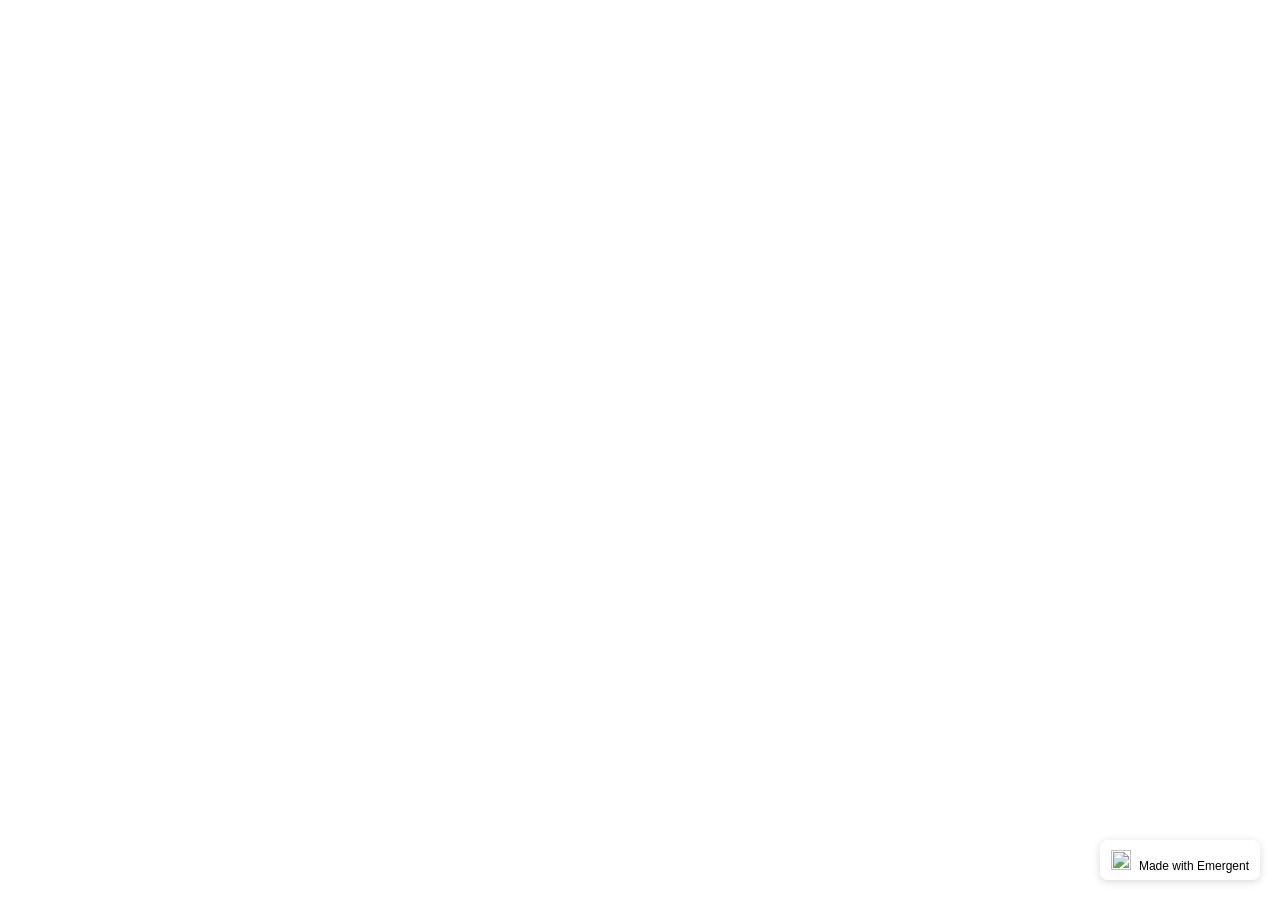
==== index.html @ fb4b856f "Initial commit: hostel expense tracker project" ====
<!doctype html>
<html lang="en">
    <head>
        <meta charset="utf-8" />
        <meta name="viewport" content="width=device-width, initial-scale=1" />
        <meta name="theme-color" content="#000000" />
        <meta name="description" content="A product of emergent.sh" />
        <!--
        manifest.json provides metadata used when your web app is installed on a
        user's mobile device or desktop. See https://developers.google.com/web/fundamentals/web-app-manifest/
        -->
        <!--
        Notice the use of %PUBLIC_URL% in the tags above.
        It will be replaced with the URL of the `public` folder during the build.
        Only files inside the `public` folder can be referenced from the HTML.

        Unlike "/favicon.ico" or "favicon.ico", "%PUBLIC_URL%/favicon.ico" will
        work correctly both with client-side routing and a non-root public URL.
        Learn how to configure a non-root public URL by running `npm run build`.
        -->
        <title>Emergent | Fullstack App</title>
        <script src="https://assets.emergent.sh/scripts/emergent-main.js"></script>
        <!--
        These two scripts have been added for the Visual Edits, please do not edit or remove them
        -->
        <script>
            // Only load visual edit scripts when inside an iframe
            if (window.self !== window.top) {
                // Load debug monitor script
                var debugMonitorScript = document.createElement('script');
                debugMonitorScript.src = 'https://assets.emergent.sh/scripts/debug-monitor.js';
                document.head.appendChild(debugMonitorScript);

                // Configure Tailwind
                window.tailwind = window.tailwind || {};
                tailwind.config = {
                    corePlugins: { preflight: false },
                };

                // Load Tailwind CDN
                var tailwindScript = document.createElement('script');
                tailwindScript.src = 'https://cdn.tailwindcss.com';
                document.head.appendChild(tailwindScript);
            }
        </script>
    </head>
    <body>
        <noscript>You need to enable JavaScript to run this app.</noscript>
        <div id="root"></div>
        <!--
      This HTML file is a template.
      If you open it directly in the browser, you will see an empty page.

      You can add webfonts, meta tags, or analytics to this file.
      The build step will place the bundled scripts into the <body> tag.

      To begin the development, run `npm start` or `yarn start`.
      To create a production bundle, use `npm run build` or `yarn build`.
    -->
        <a
            id="emergent-badge"
            target="_blank"
            href="https://app.emergent.sh/?utm_source=emergent-badge"
            style="
                display: flex !important;
                align-items: center !important;
                position: fixed !important;
                bottom: 20px;
                right: 20px;
                text-decoration: none;
                padding: 6px 10px;
                font-family: -apple-system, BlinkMacSystemFont,
                    &quot;Segoe UI&quot;, Roboto, Oxygen, Ubuntu, Cantarell,
                    &quot;Open Sans&quot;, &quot;Helvetica Neue&quot;,
                    sans-serif !important;
                font-size: 12px !important;
                z-index: 9999 !important;
                box-shadow: 0 2px 8px rgba(0, 0, 0, 0.15) !important;
                border-radius: 8px !important;
                background-color: #ffffff !important;
                border: 1px solid rgba(255, 255, 255, 0.25) !important;
            "
        >
            <div
                style="display: flex; flex-direction: row; align-items: center"
            >
                <img
                    style="width: 20px; height: 20px; margin-right: 8px"
                    src="https://avatars.githubusercontent.com/in/1201222?s=120&u=2686cf91179bbafbc7a71bfbc43004cf9ae1acea&v=4"
                />
                <p
                    style="
                        color: #000000;
                        font-family: -apple-system, BlinkMacSystemFont,
                            &quot;Segoe UI&quot;, Roboto, Oxygen, Ubuntu,
                            Cantarell, &quot;Open Sans&quot;,
                            &quot;Helvetica Neue&quot;, sans-serif !important;
                        font-size: 12px !important;
                        align-items: center;
                        margin-bottom: 0;
                    "
                >
                    Made with Emergent
                </p>
            </div>
        </a>
        <script>
            !(function (t, e) {
                var o, n, p, r;
                e.__SV ||
                    ((window.posthog = e),
                    (e._i = []),
                    (e.init = function (i, s, a) {
                        function g(t, e) {
                            var o = e.split(".");
                            2 == o.length && ((t = t[o[0]]), (e = o[1])),
                                (t[e] = function () {
                                    t.push(
                                        [e].concat(
                                            Array.prototype.slice.call(
                                                arguments,
                                                0,
                                            ),
                                        ),
                                    );
                                });
                        }
                        ((p = t.createElement("script")).type =
                            "text/javascript"),
                            (p.crossOrigin = "anonymous"),
                            (p.async = !0),
                            (p.src =
                                s.api_host.replace(
                                    ".i.posthog.com",
                                    "-assets.i.posthog.com",
                                ) + "/static/array.js"),
                            (r =
                                t.getElementsByTagName(
                                    "script",
                                )[0]).parentNode.insertBefore(p, r);
                        var u = e;
                        for (
                            void 0 !== a ? (u = e[a] = []) : (a = "posthog"),
                                u.people = u.people || [],
                                u.toString = function (t) {
                                    var e = "posthog";
                                    return (
                                        "posthog" !== a && (e += "." + a),
                                        t || (e += " (stub)"),
                                        e
                                    );
                                },
                                u.people.toString = function () {
                                    return u.toString(1) + ".people (stub)";
                                },
                                o =
                                    "init me ws ys ps bs capture je Di ks register register_once register_for_session unregister unregister_for_session Ps getFeatureFlag getFeatureFlagPayload isFeatureEnabled reloadFeatureFlags updateEarlyAccessFeatureEnrollment getEarlyAccessFeatures on onFeatureFlags onSurveysLoaded onSessionId getSurveys getActiveMatchingSurveys renderSurvey canRenderSurvey canRenderSurveyAsync identify setPersonProperties group resetGroups setPersonPropertiesForFlags resetPersonPropertiesForFlags setGroupPropertiesForFlags resetGroupPropertiesForFlags reset get_distinct_id getGroups get_session_id get_session_replay_url alias set_config startSessionRecording stopSessionRecording sessionRecordingStarted captureException loadToolbar get_property getSessionProperty Es $s createPersonProfile Is opt_in_capturing opt_out_capturing has_opted_in_capturing has_opted_out_capturing clear_opt_in_out_capturing Ss debug xs getPageViewId captureTraceFeedback captureTraceMetric".split(
                                        " ",
                                    ),
                                n = 0;
                            n < o.length;
                            n++
                        )
                            g(u, o[n]);
                        e._i.push([i, s, a]);
                    }),
                    (e.__SV = 1));
            })(document, window.posthog || []);
            posthog.init("phc_xAvL2Iq4tFmANRE7kzbKwaSqp1HJjN7x48s3vr0CMjs", {
                api_host: "https://us.i.posthog.com",
                person_profiles: "identified_only", // or 'always' to create profiles for anonymous users as well,
                session_recording: {
                    recordCrossOriginIframes: true,
                },
            });
        </script>
    </body>
</html>
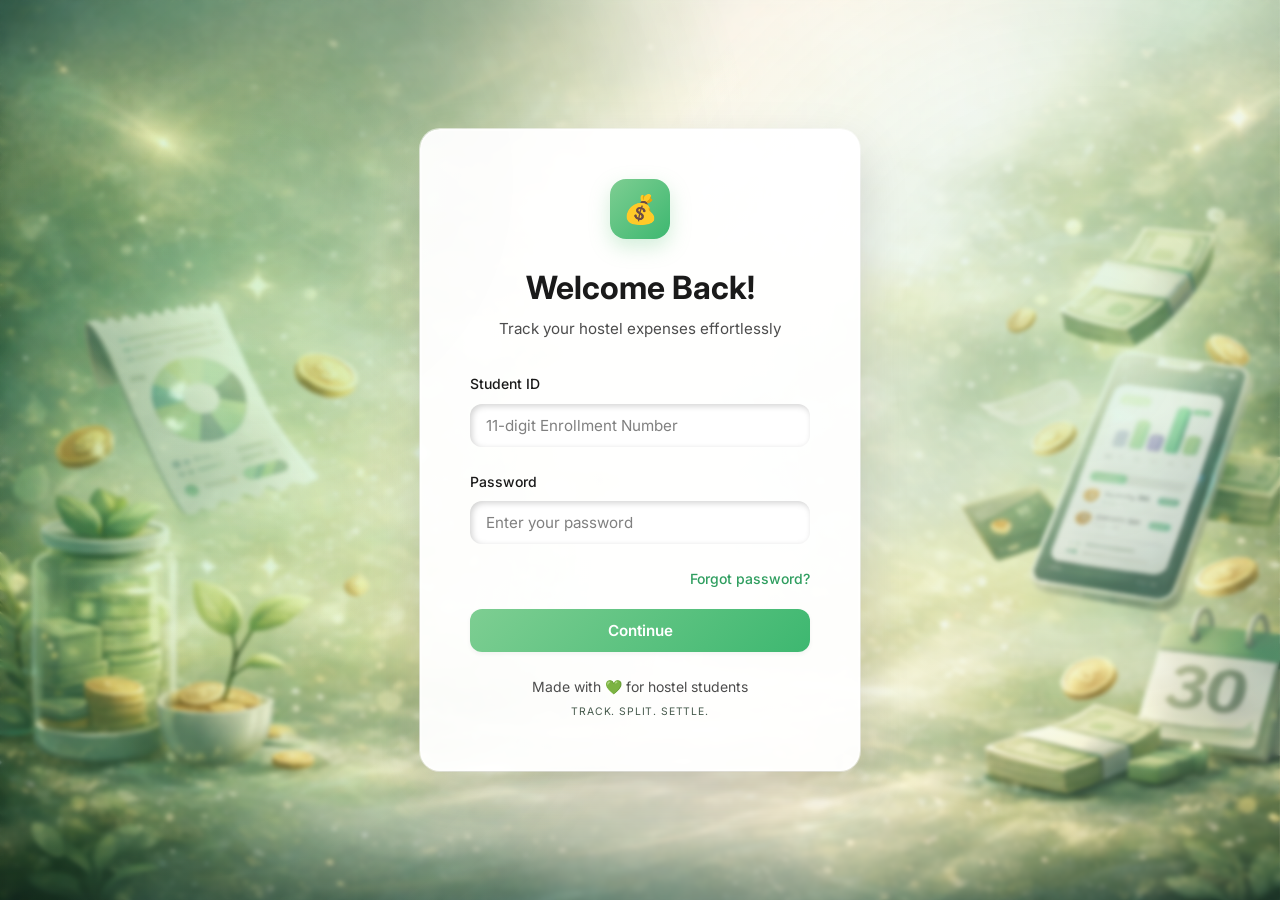
==== commit bc72d7a5: "Update" ====
--- a/index.html
+++ b/index.html
@@ -1,178 +1,63 @@
-<!doctype html>
+<!DOCTYPE html>
 <html lang="en">
-    <head>
-        <meta charset="utf-8" />
-        <meta name="viewport" content="width=device-width, initial-scale=1" />
-        <meta name="theme-color" content="#000000" />
-        <meta name="description" content="A product of emergent.sh" />
-        <!--
-        manifest.json provides metadata used when your web app is installed on a
-        user's mobile device or desktop. See https://developers.google.com/web/fundamentals/web-app-manifest/
-        -->
-        <!--
-        Notice the use of %PUBLIC_URL% in the tags above.
-        It will be replaced with the URL of the `public` folder during the build.
-        Only files inside the `public` folder can be referenced from the HTML.
+<head>
+  <meta charset="UTF-8">
+  <meta name="viewport" content="width=device-width, initial-scale=1.0">
+  <title>Login - Hostel Expense Manager</title>
+  <link rel="preconnect" href="https://fonts.googleapis.com">
+  <link rel="preconnect" href="https://fonts.gstatic.com" crossorigin>
+  <link href="https://fonts.googleapis.com/css2?family=Inter:wght@400;500;600;700&display=swap" rel="stylesheet">
+  <link rel="stylesheet" href="styles.css">
+</head>
+<body>
+  <div class="login-container">
+    <div class="login-card">
+      <div class="login-logo">💰</div>
+      
+      <div class="login-header">
+        <h1>Welcome Back!</h1>
+        <p>Track your hostel expenses effortlessly</p>
+      </div>
 
-        Unlike "/favicon.ico" or "favicon.ico", "%PUBLIC_URL%/favicon.ico" will
-        work correctly both with client-side routing and a non-root public URL.
-        Learn how to configure a non-root public URL by running `npm run build`.
-        -->
-        <title>Emergent | Fullstack App</title>
-        <script src="https://assets.emergent.sh/scripts/emergent-main.js"></script>
-        <!--
-        These two scripts have been added for the Visual Edits, please do not edit or remove them
-        -->
-        <script>
-            // Only load visual edit scripts when inside an iframe
-            if (window.self !== window.top) {
-                // Load debug monitor script
-                var debugMonitorScript = document.createElement('script');
-                debugMonitorScript.src = 'https://assets.emergent.sh/scripts/debug-monitor.js';
-                document.head.appendChild(debugMonitorScript);
+      <form id="loginForm">
+        <div class="form-group">
+          <label for="studentId" class="form-label">Student ID</label>
+          <input 
+            type="text" 
+            id="studentId" 
+            class="form-input" 
+            placeholder="11-digit Enrollment Number"
+            required
+          >
+        </div>
 
-                // Configure Tailwind
-                window.tailwind = window.tailwind || {};
-                tailwind.config = {
-                    corePlugins: { preflight: false },
-                };
+        <div class="form-group">
+          <label for="password" class="form-label">Password</label>
+          <input 
+            type="password" 
+            id="password" 
+            class="form-input" 
+            placeholder="Enter your password"
+            required
+          >
+        </div>
 
-                // Load Tailwind CDN
-                var tailwindScript = document.createElement('script');
-                tailwindScript.src = 'https://cdn.tailwindcss.com';
-                document.head.appendChild(tailwindScript);
-            }
-        </script>
-    </head>
-    <body>
-        <noscript>You need to enable JavaScript to run this app.</noscript>
-        <div id="root"></div>
-        <!--
-      This HTML file is a template.
-      If you open it directly in the browser, you will see an empty page.
+        <div class="forgot-password">
+          <a href="#">Forgot password?</a>
+        </div>
 
-      You can add webfonts, meta tags, or analytics to this file.
-      The build step will place the bundled scripts into the <body> tag.
+        <button type="submit" class="btn btn-primary" style="width: 100%; margin-top: 8px;">
+          Continue
+        </button>
+      </form>
+       <p class="text-center text-muted" style="margin-top: 24px; font-size: 0.875rem;">
+         Made with 💚 for hostel students
+       </p>
+       <p class="product-signature">Track. Split. Settle.</p>
+    </div>
+  </div>
 
-      To begin the development, run `npm start` or `yarn start`.
-      To create a production bundle, use `npm run build` or `yarn build`.
-    -->
-        <a
-            id="emergent-badge"
-            target="_blank"
-            href="https://app.emergent.sh/?utm_source=emergent-badge"
-            style="
-                display: flex !important;
-                align-items: center !important;
-                position: fixed !important;
-                bottom: 20px;
-                right: 20px;
-                text-decoration: none;
-                padding: 6px 10px;
-                font-family: -apple-system, BlinkMacSystemFont,
-                    &quot;Segoe UI&quot;, Roboto, Oxygen, Ubuntu, Cantarell,
-                    &quot;Open Sans&quot;, &quot;Helvetica Neue&quot;,
-                    sans-serif !important;
-                font-size: 12px !important;
-                z-index: 9999 !important;
-                box-shadow: 0 2px 8px rgba(0, 0, 0, 0.15) !important;
-                border-radius: 8px !important;
-                background-color: #ffffff !important;
-                border: 1px solid rgba(255, 255, 255, 0.25) !important;
-            "
-        >
-            <div
-                style="display: flex; flex-direction: row; align-items: center"
-            >
-                <img
-                    style="width: 20px; height: 20px; margin-right: 8px"
-                    src="https://avatars.githubusercontent.com/in/1201222?s=120&u=2686cf91179bbafbc7a71bfbc43004cf9ae1acea&v=4"
-                />
-                <p
-                    style="
-                        color: #000000;
-                        font-family: -apple-system, BlinkMacSystemFont,
-                            &quot;Segoe UI&quot;, Roboto, Oxygen, Ubuntu,
-                            Cantarell, &quot;Open Sans&quot;,
-                            &quot;Helvetica Neue&quot;, sans-serif !important;
-                        font-size: 12px !important;
-                        align-items: center;
-                        margin-bottom: 0;
-                    "
-                >
-                    Made with Emergent
-                </p>
-            </div>
-        </a>
-        <script>
-            !(function (t, e) {
-                var o, n, p, r;
-                e.__SV ||
-                    ((window.posthog = e),
-                    (e._i = []),
-                    (e.init = function (i, s, a) {
-                        function g(t, e) {
-                            var o = e.split(".");
-                            2 == o.length && ((t = t[o[0]]), (e = o[1])),
-                                (t[e] = function () {
-                                    t.push(
-                                        [e].concat(
-                                            Array.prototype.slice.call(
-                                                arguments,
-                                                0,
-                                            ),
-                                        ),
-                                    );
-                                });
-                        }
-                        ((p = t.createElement("script")).type =
-                            "text/javascript"),
-                            (p.crossOrigin = "anonymous"),
-                            (p.async = !0),
-                            (p.src =
-                                s.api_host.replace(
-                                    ".i.posthog.com",
-                                    "-assets.i.posthog.com",
-                                ) + "/static/array.js"),
-                            (r =
-                                t.getElementsByTagName(
-                                    "script",
-                                )[0]).parentNode.insertBefore(p, r);
-                        var u = e;
-                        for (
-                            void 0 !== a ? (u = e[a] = []) : (a = "posthog"),
-                                u.people = u.people || [],
-                                u.toString = function (t) {
-                                    var e = "posthog";
-                                    return (
-                                        "posthog" !== a && (e += "." + a),
-                                        t || (e += " (stub)"),
-                                        e
-                                    );
-                                },
-                                u.people.toString = function () {
-                                    return u.toString(1) + ".people (stub)";
-                                },
-                                o =
-                                    "init me ws ys ps bs capture je Di ks register register_once register_for_session unregister unregister_for_session Ps getFeatureFlag getFeatureFlagPayload isFeatureEnabled reloadFeatureFlags updateEarlyAccessFeatureEnrollment getEarlyAccessFeatures on onFeatureFlags onSurveysLoaded onSessionId getSurveys getActiveMatchingSurveys renderSurvey canRenderSurvey canRenderSurveyAsync identify setPersonProperties group resetGroups setPersonPropertiesForFlags resetPersonPropertiesForFlags setGroupPropertiesForFlags resetGroupPropertiesForFlags reset get_distinct_id getGroups get_session_id get_session_replay_url alias set_config startSessionRecording stopSessionRecording sessionRecordingStarted captureException loadToolbar get_property getSessionProperty Es $s createPersonProfile Is opt_in_capturing opt_out_capturing has_opted_in_capturing has_opted_out_capturing clear_opt_in_out_capturing Ss debug xs getPageViewId captureTraceFeedback captureTraceMetric".split(
-                                        " ",
-                                    ),
-                                n = 0;
-                            n < o.length;
-                            n++
-                        )
-                            g(u, o[n]);
-                        e._i.push([i, s, a]);
-                    }),
-                    (e.__SV = 1));
-            })(document, window.posthog || []);
-            posthog.init("phc_xAvL2Iq4tFmANRE7kzbKwaSqp1HJjN7x48s3vr0CMjs", {
-                api_host: "https://us.i.posthog.com",
-                person_profiles: "identified_only", // or 'always' to create profiles for anonymous users as well,
-                session_recording: {
-                    recordCrossOriginIframes: true,
-                },
-            });
-        </script>
-    </body>
+  <script src="data.js"></script>
+  <script src="index.js"></script>
+</body>
 </html>
--- a/styles.css
+++ b/styles.css
@@ -0,0 +1,1285 @@
+/* ================================
+   DESIGN SYSTEM - HOSTEL EXPENSE MANAGER
+   Fresh Green Theme with Soft Rounded Design
+   ================================ */
+
+:root {
+  /* Color System - HSL Format */
+
+  /* ===== Core Pastel Gradient Colors ===== */
+  --mint-soft: 135 45% 85%;     /* soft green */
+  --peach-soft: 30 70% 88%;     /* warm peach */
+  --aqua-soft: 190 55% 85%;     /* light blue center */
+  --pink-soft: 350 55% 88%;     /* subtle pink edge */
+
+  /* ===== Primary / Accent ===== */
+  --primary: 135 45% 65%;           /* muted mint */
+  --primary-hover: 135 45% 55%;    
+  --primary-light: 135 45% 85%;     
+  --primary-glow: 145 50% 48%;     
+  
+  --accent: 150 55% 70%;            /* Mint accent */
+  --accent-light: 150 50% 96%;      /* Soft mint tint */
+  
+  /* ===== Backgrounds ===== */
+  --background: 135 45% 90%;        /* overall soft green */
+  --surface: 0 0% 100%;             /* Pure white for cards */
+  --border: 210 10% 70%;            /* Subtle borders */
+  
+  /* ===== Text / Lines ===== */
+  --foreground: 0 0% 10%;           /* near-black text */
+  --foreground-muted: 0 0% 30%;     /*  muted-text */
+  --foreground-light: 0 0% 50%;     /*  light text */
+  
+  /* ===== Status ===== */
+  --success: 145 55% 38%;           /* Green for positive */
+  --warning: 45 95% 55%;            /* Amber for warnings */
+  --danger: 0 72% 55%;              /* Red for negative */
+  
+  /* ===== Shadows ===== */
+  --shadow-sm: 0 2px 4px hsl(210 10% 25% / 0.06);
+  --shadow-md: 0 4px 12px hsl(210 10% 25% / 0.08);
+  --shadow-lg: 0 8px 24px hsl(210 10% 25% / 0.12);
+  --shadow-glow: 0 0 24px hsl(var(--primary-glow) / 0.15);
+  
+  /* ===== Radius ===== */
+  --radius-sm: 8px;
+  --radius-md: 12px;
+  --radius-lg: 16px;
+  --radius-xl: 20px;
+  --radius-full: 9999px;
+  
+  
+  /* ===== Motion ===== */
+  --transition: 0.2s cubic-bezier(0.4, 0, 0.2, 1);
+  --transition-slow: 0.3s cubic-bezier(0.4, 0, 0.2, 1);
+  
+  /* ===== Spacing ===== */
+  --spacing-xs: 4px;
+  --spacing-sm: 8px;
+  --spacing-md: 16px;
+  --spacing-lg: 24px;
+  --spacing-xl: 32px;
+  --spacing-2xl: 48px;
+}
+
+/* ================================
+   GLOBAL RESET & BASE
+   ================================ */
+
+* {
+  margin: 0;
+  padding: 0;
+  box-sizing: border-box;
+}
+
+html {
+  font-size: 16px;
+  -webkit-font-smoothing: antialiased;
+  -moz-osx-font-smoothing: grayscale;
+}
+
+body {
+  font-family: 'Inter', -apple-system, BlinkMacSystemFont, 'Segoe UI', system-ui, sans-serif;
+  background-image: url("./BG_img.png");
+  line-height: 1.6;
+  min-height: 100vh;
+  overflow-x: hidden;
+}
+
+/* ================================
+   TYPOGRAPHY
+   ================================ */
+
+h1, h2, h3, h4, h5, h6 {
+  font-weight: 600;
+  line-height: 1.3;
+  color: hsl(var(--foreground));
+}
+
+h1 {
+  font-size: 2rem;
+  font-weight: 700;
+}
+
+h2 {
+  font-size: 1.5rem;
+}
+
+h3 {
+  font-size: 1.25rem;
+}
+
+h4 {
+  font-size: 1.125rem;
+}
+
+p {
+  line-height: 1.6;
+  color: hsl(var(--foreground-muted));
+}
+
+.text-muted {
+  color: hsl(var(--foreground-muted));
+  font-size: 0.875rem;
+}
+
+.text-light {
+  color: hsl(var(--foreground-light));
+  font-size: 0.875rem;
+}
+
+/* ================================
+   LAYOUT - LOGIN PAGE
+   ================================ */
+
+.login-container {
+  min-height: 100vh;
+  display: flex;
+  align-items: center;
+  justify-content: center;
+  background-image: url("BG_img.png");
+  background-size: cover;
+  backdrop-filter: blur(7px);
+  background-position: center;
+  background-repeat: no-repeat;
+  padding: var(--spacing-lg);
+  animation: bgMove 14s ease infinite;
+  position: relative;
+  overflow: hidden;
+}
+
+.login-header h1 {
+  animation: textRise 0.8s ease forwards;
+}
+
+.login-header p {
+  animation: textFade 1s ease forwards;
+}
+
+@keyframes textRise {
+  from {
+    opacity: 0;
+    transform: translateY(20px);
+  }
+  to {
+    opacity: 1;
+    transform: translateY(0);
+  }
+}
+
+@keyframes textFade {
+  from { opacity: 0; }
+  to { opacity: 1; }
+}
+
+.login-container::after {
+  content: "";
+  position: absolute;
+  inset: 0;
+  background: radial-gradient(
+    circle at 20% 20%,
+    rgba(34,197,94,0.15),
+    transparent 40%
+  );
+  animation: bgMove 8s ease-in-out infinite alternate;
+  pointer-events: none;
+}
+
+.login-container::before {
+  content: '';
+  position: absolute;
+  inset: 0;
+  background:
+    radial-gradient(circle at 15% 60%, rgba(34,197,94,0.12), transparent 40%),
+    radial-gradient(circle at 85% 40%, rgba(16,185,129,0.12), transparent 40%);
+  z-index: 0;
+  backdrop-filter: blur(2px);
+
+}
+
+.login-card {
+  position: relative;
+  z-index: 1;
+  background: rgba(255, 255, 255, 0.95);
+
+  border-radius: var(--radius-xl);
+  padding: var(--spacing-2xl);
+  width: 100%;
+  max-width: 440px;
+  box-shadow:  0 20px 50px rgba(0,0,0,0.15),
+    0 0 0 1px rgba(255,255,255,0.6);
+  border: 2px solid rgba(255, 255, 255, 0.3);
+  animation: slideUpFade 0.6s ease-out;
+
+}
+
+@keyframes slideUpFade {
+  from {
+    opacity: 0;
+    transform: translateY(40px) scale(0.96);
+  }
+  to {
+    opacity: 1;
+    transform: translateY(0) scale(1);
+  }
+}
+
+.login-card:hover {
+  transform: translateY(-10px) scale(1.02);
+  box-shadow: 0 15px 40px rgba(0,0,0,0.25);
+  transition: transform 0.3s ease, box-shadow 0.3s ease;
+}
+
+.login-logo {
+  width: 60px;
+  height: 60px;
+  margin-bottom: 20px;
+  animation: float 1s ease-in-out infinite;
+  background: linear-gradient(135deg, hsl(var(--primary)), hsl(var(--primary-glow)));
+  border-radius: 16px;
+  display: flex;
+  align-items: center;
+  justify-content: center;
+  font-size: 1.75rem;
+  margin: 0 auto 28px;
+  box-shadow: 0 8px 20px hsl(var(--primary) / 0.35);
+}
+
+.login-header {
+  text-align: center;
+  margin-bottom: 32px;
+}
+
+.login-header h1 {
+  margin-bottom: var(--spacing-sm);
+  color: hsl(var(--foreground));
+}
+
+.login-header p {
+  color: hsl(var(--foreground-muted));
+  font-size: 0.95rem;
+}
+
+.login-button {
+  width: 100%;
+  background: linear-gradient(
+    135deg,
+    hsl(var(--primary)),
+    hsl(var(--primary-glow))
+  );
+  border: none;
+  border-radius: var(--radius-md);
+  box-shadow:
+    0 10px 25px hsl(var(--primary) / 0.35);
+  padding: 14px 24px;
+  color: white;
+  font-size: 1rem;
+  font-weight: 600;
+  cursor: pointer;
+  transition: 
+    transform 0.25s ease,
+    box-shadow 0.25s ease,
+    filter 0.25s ease;
+}
+
+.login-button:hover {
+  box-shadow:  0 15px 35px hsl(var(--primary) / 0.45);
+  filter: brightness(1.05);
+  transform: translateY(-2px);
+}
+
+.login-button:active {
+  transform: translateY(0);
+  box-shadow:
+    0 8px 20px hsl(var(--primary) / 0.3);
+}
+
+
+/* FORGOT PASSWORD */
+.forgot-password {
+  display: flex;
+  justify-content: flex-end;
+  text-align: right;
+  margin-top: 2px;
+  margin-bottom: 10px;
+}
+
+.forgot-password a {
+  font-size: 0.85rem;
+  color: #2f9e5f;
+  text-decoration: none;
+  font-weight: 500;
+  font-size: 14px;
+}
+
+.forgot-password a:hover {
+  text-decoration: underline;
+  color: #278a52; 
+}
+
+
+/* ================================
+   LAYOUT - MAIN APP
+   ================================ */
+
+.app-container {
+  display: flex;
+  min-height: 100vh;
+  background: hsl(var(--background));
+}
+
+.sidebar {
+  width: 260px;
+  background: rgba(255, 255, 255, 0.85);
+  backdrop-filter: blur(8px);
+  border-right: 1px solid rgba(0,0,0,0.05);
+  padding: var(--spacing-lg);
+  display: flex;
+  flex-direction: column;
+  position: fixed;
+  min-height: 100vh;
+  left: 0;
+  top: 0;
+}
+
+.sidebar-logo {
+  display: flex;
+  align-items: center;
+  gap: var(--spacing-md);
+  margin-bottom: var(--spacing-2xl);
+  padding-bottom: var(--spacing-lg);
+  border-bottom: 1px solid hsl(var(--border));
+}
+
+.logo-icon {
+  width: 40px;
+  height: 40px;
+  background: linear-gradient(135deg, hsl(var(--primary)), hsl(var(--primary-glow)));
+  border-radius: var(--radius-md);
+  display: flex;
+  align-items: center;
+  justify-content: center;
+  font-size: 1.25rem;
+  flex-shrink: 0;
+}
+
+.logo-text h3 {
+  font-size: 1.125rem;
+  color: hsl(var(--foreground));
+  margin-bottom: 2px;
+}
+
+.logo-text p {
+  font-size: 0.75rem;
+  color: hsl(var(--foreground-muted));
+}
+
+.nav-menu {
+  list-style: none;
+  flex: 1;
+}
+
+.nav-item {
+  margin-bottom: var(--spacing-sm);
+}
+
+.nav-link {
+  display: flex;
+  align-items: center;
+  gap: var(--spacing-md);
+  padding: var(--spacing-md);
+  border-radius: var(--radius-md);
+  text-decoration: none;
+  color: hsl(var(--foreground-muted));
+  font-weight: 500;
+  transition: all var(--transition);
+  cursor: pointer;
+}
+
+.nav-link:hover {
+  background: hsl(var(--accent-light));
+  color: hsl(var(--primary));
+}
+
+.nav-link.active {
+  background: linear-gradient(135deg, hsl(var(--primary)), hsl(var(--primary-glow)));
+  color: white;
+  box-shadow: var(--shadow-glow);
+}
+
+.nav-icon {
+  font-size: 1.25rem;
+  width: 24px;
+  text-align: center;
+}
+
+.main-content {
+  flex: 1;
+  margin-left: 260px;
+  padding: var(--spacing-xl);
+  min-height: 100vh;
+  overflow-y: auto;
+}
+
+.page-header {
+  margin-bottom: var(--spacing-xl);
+}
+
+.page-header h1 {
+  margin-bottom: var(--spacing-sm);
+}
+
+.page-header p {
+  font-size: 1rem;
+}
+
+
+/* ================================
+   CARDS & CONTAINERS
+   ================================ */
+
+.card {
+  background: rgba(255, 255, 255, 0.92);
+  border-radius: 16px;
+  box-shadow: 0 10px 30px rgba(0,0,0,0.06);
+  padding: var(--spacing-lg);
+
+  border: 1px solid hsl(var(--border));
+  transition: all var(--transition);
+  margin-bottom: 24px;
+}
+
+.card:hover {
+  box-shadow: var(--shadow-md);
+}
+
+.card-header {
+  margin-bottom: var(--spacing-lg);
+  padding-bottom: var(--spacing-md);
+  border-bottom: 1px solid hsl(var(--border));
+}
+
+.card-header h3 {
+  font-size: 1.125rem;
+  color: hsl(var(--foreground));
+}
+
+.card-body {
+  padding: 0;
+}
+
+.card-grid {
+  display: grid;
+  grid-template-columns: repeat(auto-fit, minmax(280px, 1fr));
+  gap: var(--spacing-lg);
+  margin-bottom: var(--spacing-xl);
+}
+
+/* ================================
+   STAT CARDS
+   ================================ */
+
+.stat-card {
+  display: flex;
+  flex-direction: column;
+  gap: var(--spacing-md);
+}
+
+.stat-card .stat-icon {
+  width: 48px;
+  height: 48px;
+  border-radius: var(--radius-md);
+  display: flex;
+  align-items: center;
+  justify-content: center;
+  font-size: 1.5rem;
+  margin-bottom: var(--spacing-sm);
+}
+
+.stat-card.primary .stat-icon {
+  background: linear-gradient(135deg, hsl(var(--primary) / 0.1), hsl(var(--primary-glow) / 0.1));
+  color: hsl(var(--primary));
+}
+
+.stat-card.success .stat-icon {
+  background: hsl(var(--success) / 0.1);
+  color: hsl(var(--success));
+}
+
+.stat-card.warning .stat-icon {
+  background: hsl(var(--warning) / 0.1);
+  color: hsl(var(--warning));
+}
+
+.stat-card.danger .stat-icon {
+  background: hsl(var(--danger) / 0.1);
+  color: hsl(var(--danger));
+}
+
+.stat-label {
+  font-size: 0.875rem;
+  color: hsl(var(--foreground-muted));
+  font-weight: 500;
+}
+
+.stat-value {
+  font-size: 1.875rem;
+  font-weight: 700;
+  color: hsl(var(--foreground));
+}
+
+.stat-change {
+  font-size: 0.875rem;
+  font-weight: 500;
+  display: inline-flex;
+  align-items: center;
+  gap: 4px;
+}
+
+.stat-change.positive {
+  color: hsl(var(--success));
+}
+
+.stat-change.negative {
+  color: hsl(var(--danger));
+}
+
+/* ================================
+   FORMS & INPUTS
+   ================================ */
+
+.form-group {
+  margin-bottom: var(--spacing-lg);
+}
+
+.form-label {
+  display: block;
+  margin-bottom: var(--spacing-sm);
+  font-weight: 500;
+  color: hsl(var(--foreground));
+  font-size: 0.875rem;
+}
+
+.form-input,
+.form-select,
+.form-textarea {
+  width: 100%;
+  padding: 12px 16px;
+  border: 1.5px solid hsl(var(--border));
+  border-radius: var(--radius-md);
+  font-size: 0.95rem;
+  font-family: inherit;
+  background: hsl(var(--surface));
+  color: hsl(var(--foreground));
+  transition: all var(--transition);
+}
+
+.form-input:focus,
+.form-select:focus,
+.form-textarea:focus {
+  outline: none;
+  border-color: hsl(var(--primary));
+  box-shadow: 0 0 0 3px hsl(var(--primary) / 0.1);
+}
+
+.form-textarea {
+  resize: vertical;
+  min-height: 100px;
+}
+
+::placeholder {
+  color: hsl(var(--foreground-light));
+}
+
+.product-signature {
+  animation-delay: 0.8s;
+  margin-top: 6px;
+  font-size: 0.65rem;
+  letter-spacing: 0.08em;
+  text-transform: uppercase;
+  color: #082211;
+  opacity: 0.75;
+  text-align: center;
+}
+
+/* ================================
+   BUTTONS
+   ================================ */
+
+.btn {
+  display: inline-flex;
+  align-items: center;
+  justify-content: center;
+  gap: var(--spacing-sm);
+  padding: 12px 24px;
+  border: none;
+  border-radius: var(--radius-md);
+  font-size: 0.95rem;
+  font-weight: 600;
+  font-family: inherit;
+  cursor: pointer;
+  transition: all var(--transition);
+  text-decoration: none;
+  white-space: nowrap;
+}
+
+.btn-primary {
+  background: linear-gradient(135deg, hsl(var(--primary)), hsl(var(--primary-glow)));
+  color: white;
+  box-shadow: var(--shadow-sm);
+  overflow: hidden;
+  transition: transform 0.25s ease;
+  position: relative;
+}
+
+.btn-primary::after {
+  content: "";
+  position: absolute;
+  inset: 0;
+  background: linear-gradient(
+    120deg,
+    transparent,
+    rgba(255,255,255,0.5),
+    transparent
+  );
+  transform: translateX(-100%);
+}
+
+.btn-primary:hover::after {
+  transform: translateX(100%);
+  transition: transform 0.6s ease;
+}
+
+.btn-primary:hover {
+  transform: translateY(-3px);
+  box-shadow: var(--shadow-glow), var(--shadow-md);
+}
+
+.btn-primary:active {
+  transform: translateY(0);
+}
+
+.btn-secondary {
+  background: hsl(var(--surface));
+  color: hsl(var(--foreground));
+  border: 1.5px solid hsl(var(--border));
+}
+
+.btn-secondary:hover {
+  border-color: hsl(var(--primary));
+  color: hsl(var(--primary));
+  background: hsl(var(--accent-light));
+}
+
+.btn-ghost {
+  background: transparent;
+  color: hsl(var(--foreground-muted));
+  padding: 8px 16px;
+}
+
+.btn-ghost:hover {
+  background: hsl(var(--accent-light));
+  color: hsl(var(--primary));
+}
+
+.btn-danger {
+  background: hsl(var(--danger));
+  color: white;
+}
+
+.btn-danger:hover {
+  background: hsl(0 72% 48%);
+}
+
+.btn-sm {
+  padding: 8px 16px;
+  font-size: 0.875rem;
+}
+
+.btn-icon {
+  width: 40px;
+  height: 40px;
+  padding: 0;
+  border-radius: var(--radius-md);
+}
+
+/* ================================
+   PROGRESS BAR
+   ================================ */
+
+.progress-bar {
+  width: 100%;
+  height: 12px;
+  background: hsl(var(--sage-light));
+  border-radius: var(--radius-full);
+  overflow: hidden;
+  margin: var(--spacing-md) 0;
+}
+
+.progress-fill {
+  height: 100%;
+  background: linear-gradient(90deg, hsl(var(--primary)), hsl(var(--primary-glow)));
+  border-radius: var(--radius-full);
+  transition: width var(--transition-slow);
+}
+
+.progress-fill.warning {
+  background: linear-gradient(90deg, hsl(var(--warning)), hsl(45 95% 65%));
+}
+
+.progress-fill.danger {
+  background: linear-gradient(90deg, hsl(var(--danger)), hsl(0 72% 65%));
+}
+
+/* ================================
+   CATEGORY BARS
+   ================================ */
+
+.category-bars {
+  display: flex;
+  flex-direction: column;
+  gap: var(--spacing-lg);
+}
+
+.category-bar-item {
+  display: flex;
+  flex-direction: column;
+  gap: var(--spacing-sm);
+}
+
+.category-bar-header {
+  display: flex;
+  justify-content: space-between;
+  align-items: center;
+}
+
+.category-bar-label {
+  display: flex;
+  align-items: center;
+  gap: var(--spacing-sm);
+  font-weight: 500;
+  color: hsl(var(--foreground));
+}
+
+.category-bar-icon {
+  font-size: 1.25rem;
+}
+
+.category-bar-amount {
+  font-weight: 600;
+  color: hsl(var(--foreground));
+}
+
+.category-bar {
+  height: 8px;
+  background: hsl(var(--sage-light));
+  border-radius: var(--radius-full);
+  overflow: hidden;
+}
+
+.category-bar-fill {
+  height: 100%;
+  background: linear-gradient(90deg, hsl(var(--primary)), hsl(var(--primary-glow)));
+  border-radius: var(--radius-full);
+  transition: width var(--transition-slow);
+}
+
+/* ================================
+   FILTERS & PILLS
+   ================================ */
+
+.filters {
+  display: flex;
+  flex-wrap: wrap;
+  gap: var(--spacing-sm);
+  margin-bottom: var(--spacing-xl);
+}
+
+.filter-pill {
+  padding: 8px 16px;
+  border-radius: var(--radius-full);
+  background: hsl(var(--surface));
+  border: 1.5px solid hsl(var(--border));
+  color: hsl(var(--foreground-muted));
+  font-size: 0.875rem;
+  font-weight: 500;
+  cursor: pointer;
+  transition: all var(--transition);
+  white-space: nowrap;
+}
+
+.filter-pill:hover {
+  border-color: hsl(var(--primary));
+  color: hsl(var(--primary));
+  background: hsl(var(--accent-light));
+}
+
+.filter-pill.active {
+  background: linear-gradient(135deg, hsl(var(--primary)), hsl(var(--primary-glow)));
+  color: white;
+  border-color: transparent;
+}
+
+/* ================================
+   EXPENSE CARDS
+   ================================ */
+
+.expense-list {
+  display: flex;
+  flex-direction: column;
+  gap: var(--spacing-md);
+}
+
+.expense-card {
+  display: flex;
+  align-items: center;
+  justify-content: space-between;
+  padding: var(--spacing-lg);
+  background: hsl(var(--surface));
+  border: 1px solid hsl(var(--border));
+  border-radius: var(--radius-lg);
+  transition: all var(--transition);
+  cursor: pointer;
+}
+
+.expense-card:hover {
+  border-color: hsl(var(--primary));
+  box-shadow: var(--shadow-md);
+}
+
+.expense-card-left {
+  display: flex;
+  align-items: center;
+  gap: var(--spacing-md);
+  flex: 1;
+}
+
+.expense-icon {
+  width: 48px;
+  height: 48px;
+  border-radius: var(--radius-md);
+  display: flex;
+  align-items: center;
+  justify-content: center;
+  font-size: 1.5rem;
+  background: hsl(var(--accent-light));
+  color: hsl(var(--primary));
+  flex-shrink: 0;
+}
+
+.expense-details {
+  flex: 1;
+  min-width: 0;
+}
+
+.expense-title {
+  font-weight: 600;
+  color: hsl(var(--foreground));
+  margin-bottom: 4px;
+}
+
+.expense-meta {
+  display: flex;
+  align-items: center;
+  gap: var(--spacing-md);
+  flex-wrap: wrap;
+}
+
+.expense-date,
+.expense-payer {
+  font-size: 0.875rem;
+  color: hsl(var(--foreground-muted));
+  display: flex;
+  align-items: center;
+  gap: 4px;
+}
+
+.expense-tags {
+  display: flex;
+  gap: var(--spacing-sm);
+  margin-top: 4px;
+}
+
+.tag {
+  padding: 4px 10px;
+  border-radius: var(--radius-full);
+  font-size: 0.75rem;
+  font-weight: 500;
+}
+
+.tag-category {
+  background: hsl(var(--primary) / 0.1);
+  color: hsl(var(--primary));
+}
+
+.tag-shared {
+  background: hsl(var(--warning) / 0.1);
+  color: hsl(var(--warning));
+}
+
+.tag-personal {
+  background: hsl(210 10% 85%);
+  color: hsl(var(--foreground-muted));
+}
+
+.expense-amount {
+  text-align: right;
+  flex-shrink: 0;
+}
+
+.expense-total {
+  font-size: 1.125rem;
+  font-weight: 700;
+  color: hsl(var(--foreground));
+  margin-bottom: 4px;
+}
+
+.expense-share {
+  font-size: 0.875rem;
+  color: hsl(var(--foreground-muted));
+}
+
+/* ================================
+   ROOMMATE CARDS
+   ================================ */
+
+.roommate-list {
+  display: grid;
+  grid-template-columns: repeat(auto-fill, minmax(250px, 1fr));
+  gap: var(--spacing-lg);
+}
+
+.roommate-card {
+  display: flex;
+  align-items: center;
+  gap: var(--spacing-md);
+  padding: var(--spacing-lg);
+  background: hsl(var(--surface));
+  border: 1px solid hsl(var(--border));
+  border-radius: var(--radius-lg);
+  transition: all var(--transition);
+}
+
+.roommate-card:hover {
+  border-color: hsl(var(--primary));
+  box-shadow: var(--shadow-md);
+}
+
+.roommate-avatar {
+  width: 56px;
+  height: 56px;
+  border-radius: var(--radius-full);
+  display: flex;
+  align-items: center;
+  justify-content: center;
+  font-size: 1.5rem;
+  font-weight: 700;
+  color: white;
+  flex-shrink: 0;
+}
+
+.roommate-info {
+  flex: 1;
+  min-width: 0;
+}
+
+.roommate-name {
+  font-weight: 600;
+  color: hsl(var(--foreground));
+  margin-bottom: 4px;
+  display: flex;
+  align-items: center;
+  gap: var(--spacing-sm);
+}
+
+.badge-you {
+  padding: 2px 8px;
+  border-radius: var(--radius-full);
+  background: linear-gradient(135deg, hsl(var(--primary)), hsl(var(--primary-glow)));
+  color: white;
+  font-size: 0.7rem;
+  font-weight: 600;
+}
+
+.roommate-actions {
+  display: flex;
+  gap: var(--spacing-sm);
+}
+
+/* ================================
+   SETTLEMENT CARDS
+   ================================ */
+
+.settlement-list {
+  display: flex;
+  flex-direction: column;
+  gap: var(--spacing-md);
+}
+
+.settlement-card {
+  display: flex;
+  align-items: center;
+  justify-content: space-between;
+  padding: var(--spacing-lg);
+  background: hsl(var(--surface));
+  border: 1px solid hsl(var(--border));
+  border-radius: var(--radius-lg);
+  transition: all var(--transition);
+}
+
+.settlement-card:hover {
+  box-shadow: var(--shadow-md);
+}
+
+.settlement-card.owe {
+  border-left: 4px solid hsl(var(--danger));
+}
+
+.settlement-card.owed {
+  border-left: 4px solid hsl(var(--success));
+}
+
+.settlement-left {
+  display: flex;
+  align-items: center;
+  gap: var(--spacing-md);
+  flex: 1;
+}
+
+.settlement-avatar {
+  width: 48px;
+  height: 48px;
+  border-radius: var(--radius-full);
+  display: flex;
+  align-items: center;
+  justify-content: center;
+  font-size: 1.25rem;
+  font-weight: 700;
+  color: white;
+  flex-shrink: 0;
+}
+
+.settlement-details {
+  flex: 1;
+}
+
+.settlement-text {
+  font-weight: 600;
+  color: hsl(var(--foreground));
+  margin-bottom: 4px;
+}
+
+.settlement-date {
+  font-size: 0.875rem;
+  color: hsl(var(--foreground-muted));
+}
+
+.settlement-amount {
+  font-size: 1.5rem;
+  font-weight: 700;
+  margin: 0 var(--spacing-lg);
+}
+
+.settlement-amount.owe {
+  color: hsl(var(--danger));
+}
+
+.settlement-amount.owed {
+  color: hsl(var(--success));
+}
+
+.settlement-actions {
+  display: flex;
+  gap: var(--spacing-sm);
+}
+
+/* ================================
+   EMPTY STATES
+   ================================ */
+
+.empty-state {
+  text-align: center;
+  padding: var(--spacing-2xl);
+}
+
+.empty-icon {
+  font-size: 4rem;
+  margin-bottom: var(--spacing-lg);
+  opacity: 0.5;
+}
+
+.empty-state h3 {
+  margin-bottom: var(--spacing-sm);
+  color: hsl(var(--foreground));
+}
+
+.empty-state p {
+  margin-bottom: var(--spacing-xl);
+  color: hsl(var(--foreground-muted));
+}
+
+/* ================================
+   MODAL/DIALOG
+   ================================ */
+
+.modal-overlay {
+  position: fixed;
+  inset: 0;
+  background: rgba(0, 0, 0, 0.5);
+  display: flex;
+  align-items: center;
+  justify-content: center;
+  z-index: 1000;
+  padding: var(--spacing-lg);
+  backdrop-filter: blur(4px);
+}
+
+.modal {
+  background: hsl(var(--surface));
+  border-radius: var(--radius-xl);
+  padding: var(--spacing-xl);
+  width: 100%;
+  max-width: 500px;
+  max-height: 90vh;
+  overflow-y: auto;
+  box-shadow: var(--shadow-lg);
+}
+
+.modal-header {
+  display: flex;
+  justify-content: space-between;
+  align-items: center;
+  margin-bottom: var(--spacing-xl);
+}
+
+.modal-header h2 {
+  color: hsl(var(--foreground));
+}
+
+.modal-close {
+  width: 36px;
+  height: 36px;
+  border-radius: var(--radius-md);
+  border: none;
+  background: transparent;
+  color: hsl(var(--foreground-muted));
+  cursor: pointer;
+  display: flex;
+  align-items: center;
+  justify-content: center;
+  font-size: 1.5rem;
+  transition: all var(--transition);
+}
+
+.modal-close:hover {
+  background: hsl(var(--accent-light));
+  color: hsl(var(--primary));
+}
+
+.modal-footer {
+  display: flex;
+  gap: var(--spacing-md);
+  justify-content: flex-end;
+  margin-top: var(--spacing-xl);
+}
+
+/* ================================
+   UTILITIES
+   ================================ */
+
+.hidden {
+  display: none !important;
+}
+
+.flex {
+  display: flex;
+}
+
+.flex-col {
+  flex-direction: column;
+}
+
+.items-center {
+  align-items: center;
+}
+
+.justify-between {
+  justify-content: space-between;
+}
+
+.gap-sm {
+  gap: var(--spacing-sm);
+}
+
+.gap-md {
+  gap: var(--spacing-md);
+}
+
+.gap-lg {
+  gap: var(--spacing-lg);
+}
+
+.mt-auto {
+  margin-top: auto;
+}
+
+.text-center {
+  text-align: center;
+}
+
+/* ================================
+   RESPONSIVE
+   ================================ */
+
+@media (max-width: 1024px) {
+  body {
+    font-size: 14px;
+  }
+  
+  .sidebar {
+    width: 220px;
+  }
+  
+  .main-content {
+    margin-left: 220px;
+    padding: var(--spacing-lg);
+  }
+  
+  .card-grid {
+    grid-template-columns: 1fr 1fr;
+  }
+}
+
+
+.form-input {
+  transition: 
+    box-shadow 0.3s ease,
+    transform 0.3s ease;
+}
+
+.form-input:focus {
+   transform: translateY(-2px);
+   box-shadow:
+    0 10px 20px rgba(0,0,0,0.15),
+    0 0 0 3px rgba(34,197,94,0.35);
+}
+
+.form-input {
+  background: rgba(255,255,255,0.75);
+  color: #1f2937;
+  border: none;
+
+  box-shadow:
+    inset 2px 2px 6px rgba(0,0,0,0.18),
+    inset -2px -2px 6px rgba(255,255,255,0.7);
+}
+
+
+.form-group.floating .form-label {
+  transition: 
+    top 0.3s cubic-bezier(0.16, 1, 0.3, 1),
+    font-size 0.3s ease,
+    color 0.3s ease;
+}
+
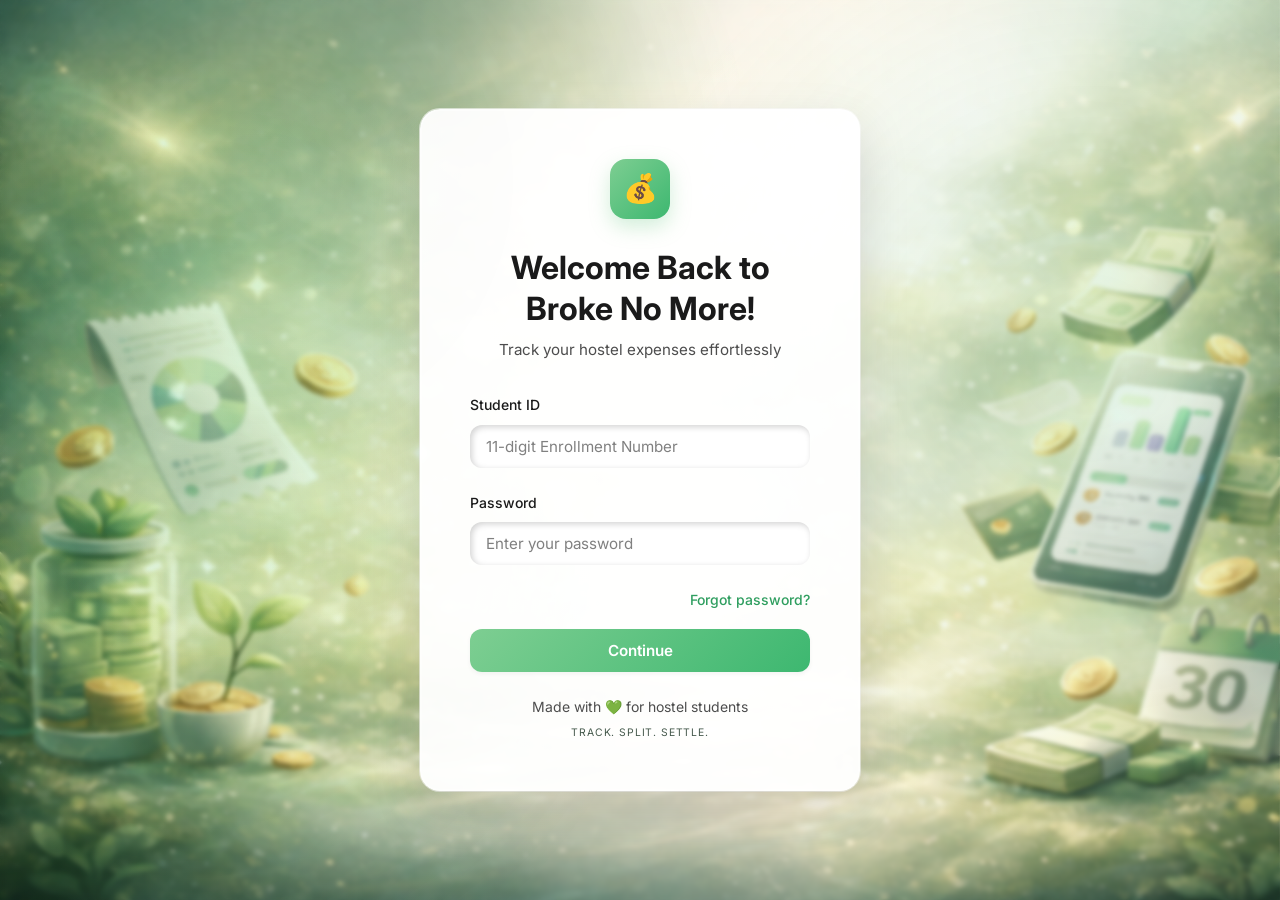
==== commit 99736f31: "Update login header text for clarity" ====
--- a/index.html
+++ b/index.html
@@ -15,7 +15,7 @@
       <div class="login-logo">💰</div>
       
       <div class="login-header">
-        <h1>Welcome Back!</h1>
+        <h1>Welcome Back to Broke No More!</h1>
         <p>Track your hostel expenses effortlessly</p>
       </div>
 
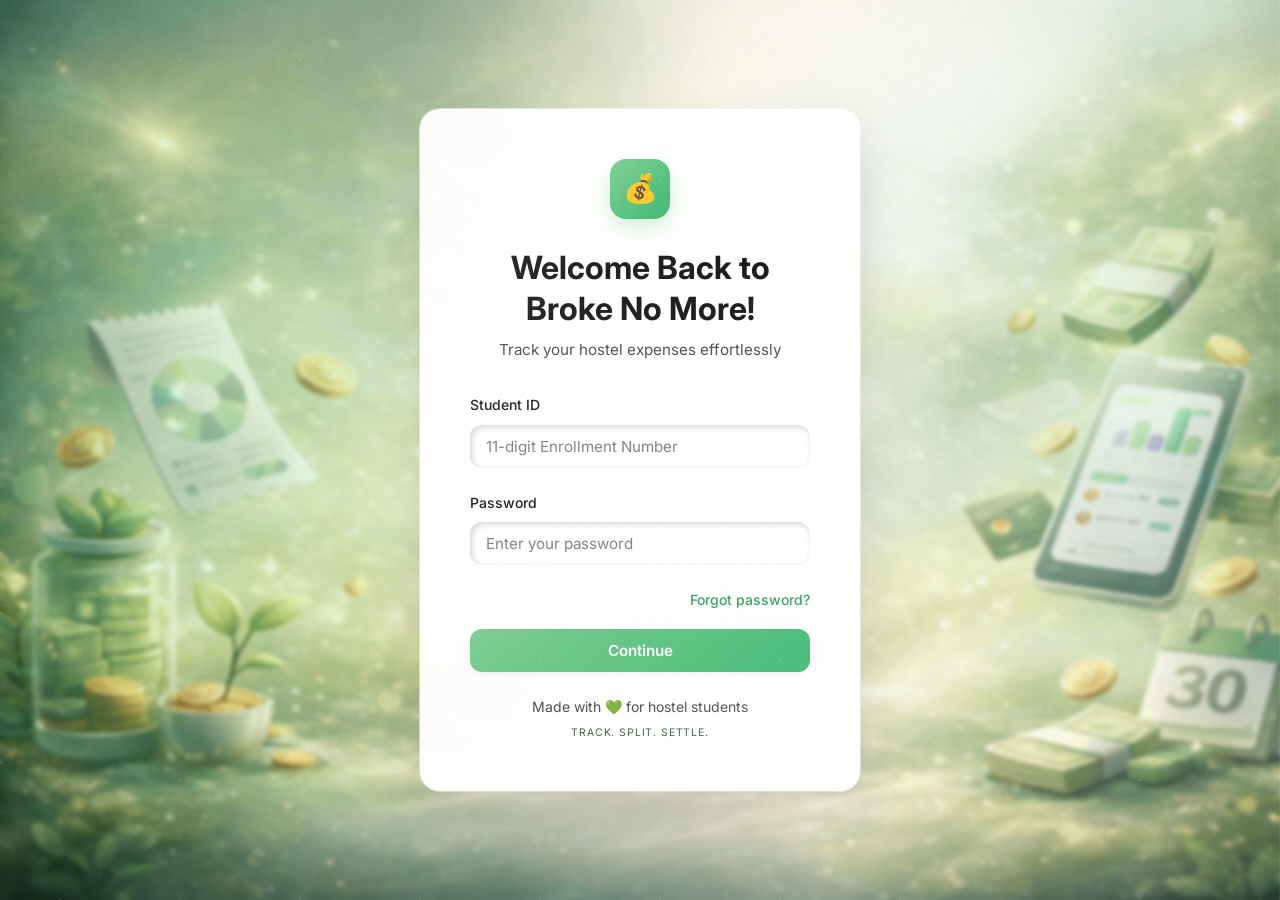
==== commit c57ee2da: "updated login button and changed few features" ====
--- a/index.html
+++ b/index.html
@@ -10,6 +10,8 @@
   <link rel="stylesheet" href="styles.css">
 </head>
 <body>
+
+<div class="ambient-overlay"></div>
   <div class="login-container">
     <div class="login-card">
       <div class="login-logo">💰</div>
--- a/styles.css
+++ b/styles.css
@@ -81,7 +81,7 @@
 
 body {
   font-family: 'Inter', -apple-system, BlinkMacSystemFont, 'Segoe UI', system-ui, sans-serif;
-  background-image: url("./BG_img.png");
+  background-image: url("./BG_img.png") center/cover no-repeat fixed;
   line-height: 1.6;
   min-height: 100vh;
   overflow-x: hidden;
@@ -132,6 +132,56 @@
 /* ================================
    LAYOUT - LOGIN PAGE
    ================================ */
+
+.ambient-overlay {
+  position: fixed;
+  inset: 0;
+  background: radial-gradient(
+      circle at 20% 30%,
+      rgba(255,255,255,0.15),
+      transparent 40%
+    ),
+    radial-gradient(
+      circle at 80% 70%,
+      rgba(255,255,255,0.12),
+      transparent 45%
+    );
+  animation: ambientMove 20s ease-in-out infinite alternate;
+  pointer-events: none;
+  z-index: 1;
+}
+
+@keyframes ambientMove {
+  0% {
+    transform: translate(0px, 0px);
+  }
+  100% {
+    transform: translate(-20px, -15px);
+  }
+}
+
+body::before {
+  content: "";
+  position: fixed;
+  inset: 0;
+  background-image: radial-gradient(
+    rgba(255,255,255,0.12) 1px,
+    transparent 1px
+  );
+  background-size: 120px 120px;
+  animation: grainDrift 18s linear infinite;
+  pointer-events: none;
+  z-index: 2;
+}
+
+@keyframes grainDrift {
+  from {
+    background-position: 0 0;
+  }
+  to {
+    background-position: 120px 120px;
+  }
+}
 
 .login-container {
   min-height: 100vh;
@@ -200,7 +250,7 @@
 
 .login-card {
   position: relative;
-  z-index: 1;
+  z-index: 5;
   background: rgba(255, 255, 255, 0.95);
 
   border-radius: var(--radius-xl);
@@ -210,18 +260,16 @@
   box-shadow:  0 20px 50px rgba(0,0,0,0.15),
     0 0 0 1px rgba(255,255,255,0.6);
   border: 2px solid rgba(255, 255, 255, 0.3);
-  animation: slideUpFade 0.6s ease-out;
-
-}
-
-@keyframes slideUpFade {
-  from {
-    opacity: 0;
-    transform: translateY(40px) scale(0.96);
+  animation: cardFloat 6s ease-in-out infinite;
+
+}
+
+@keyframes cardFloat {
+  0%, 100% {
+    transform: translateY(0);
   }
-  to {
-    opacity: 1;
-    transform: translateY(0) scale(1);
+  50% {
+    transform: translateY(-6px);
   }
 }
 
@@ -940,6 +988,7 @@
   color: hsl(var(--foreground-muted));
 }
 
+
 /* ================================
    ROOMMATE CARDS
    ================================ */
